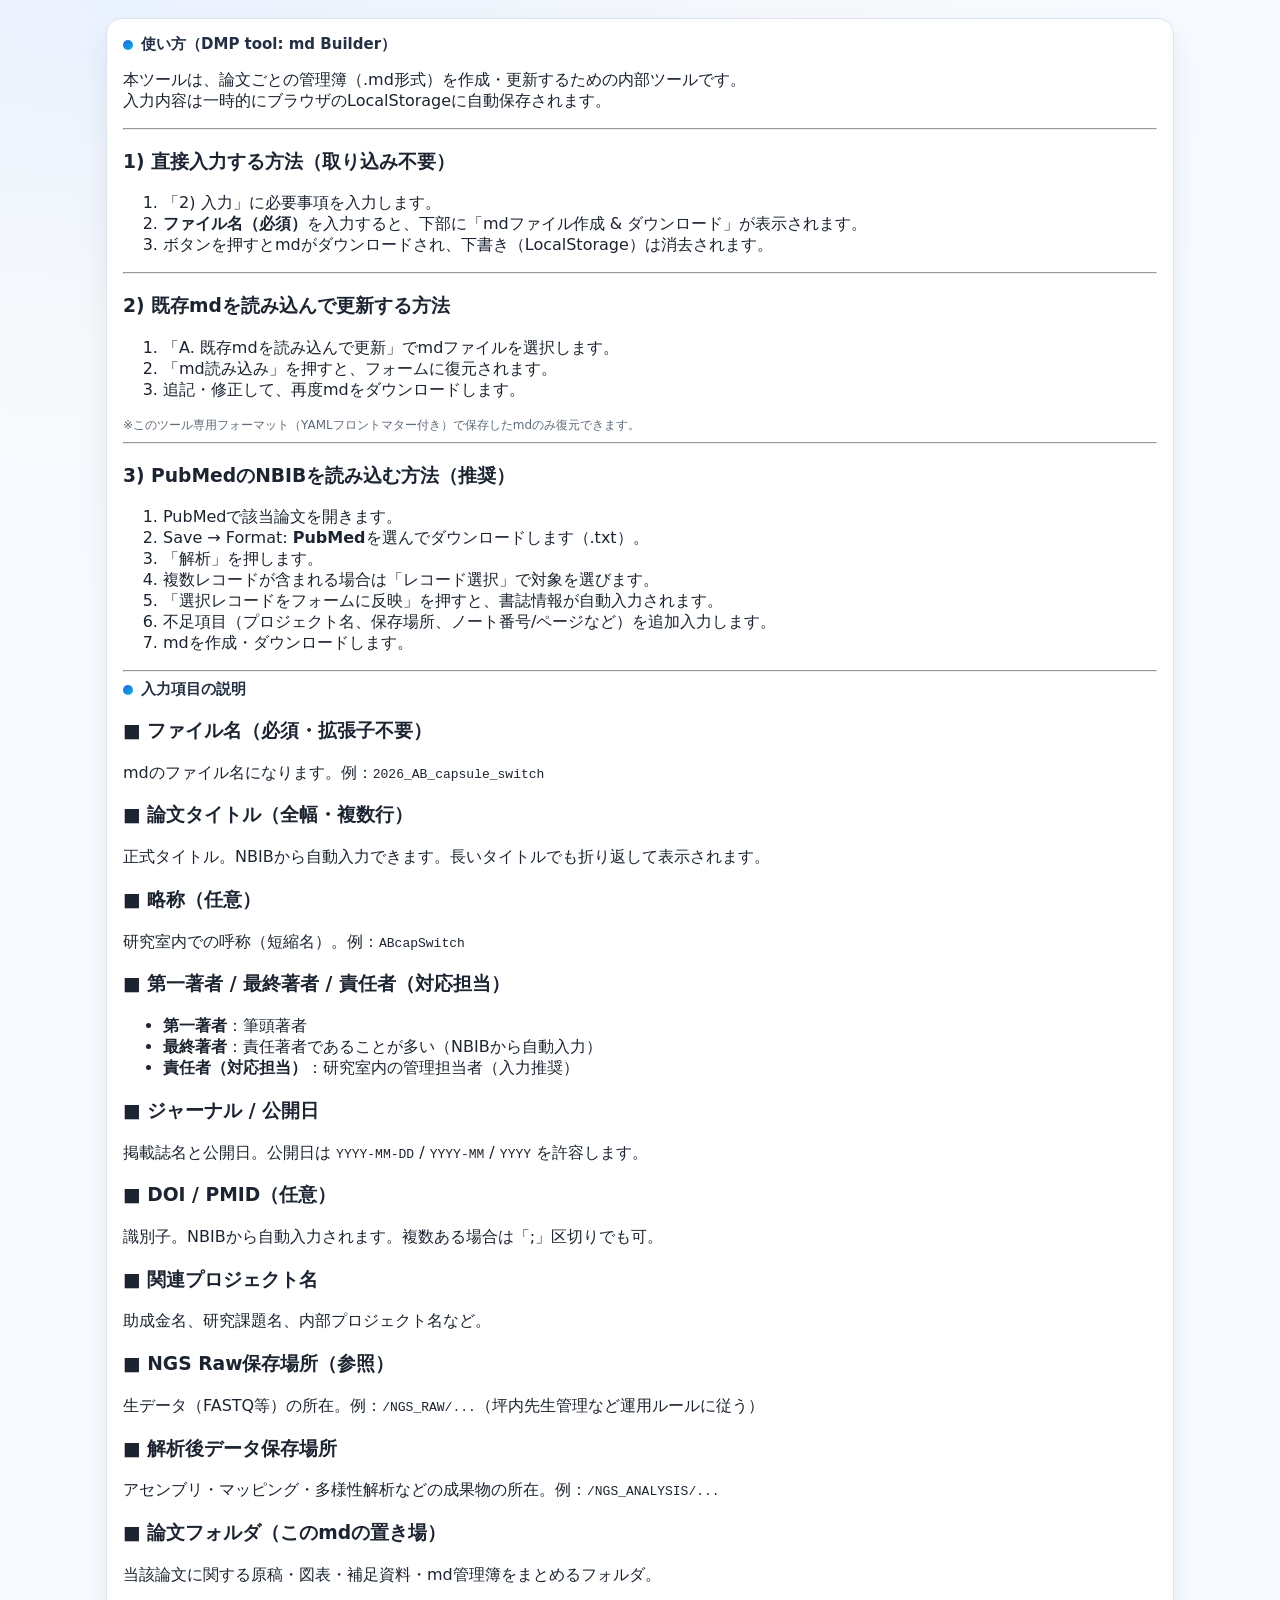
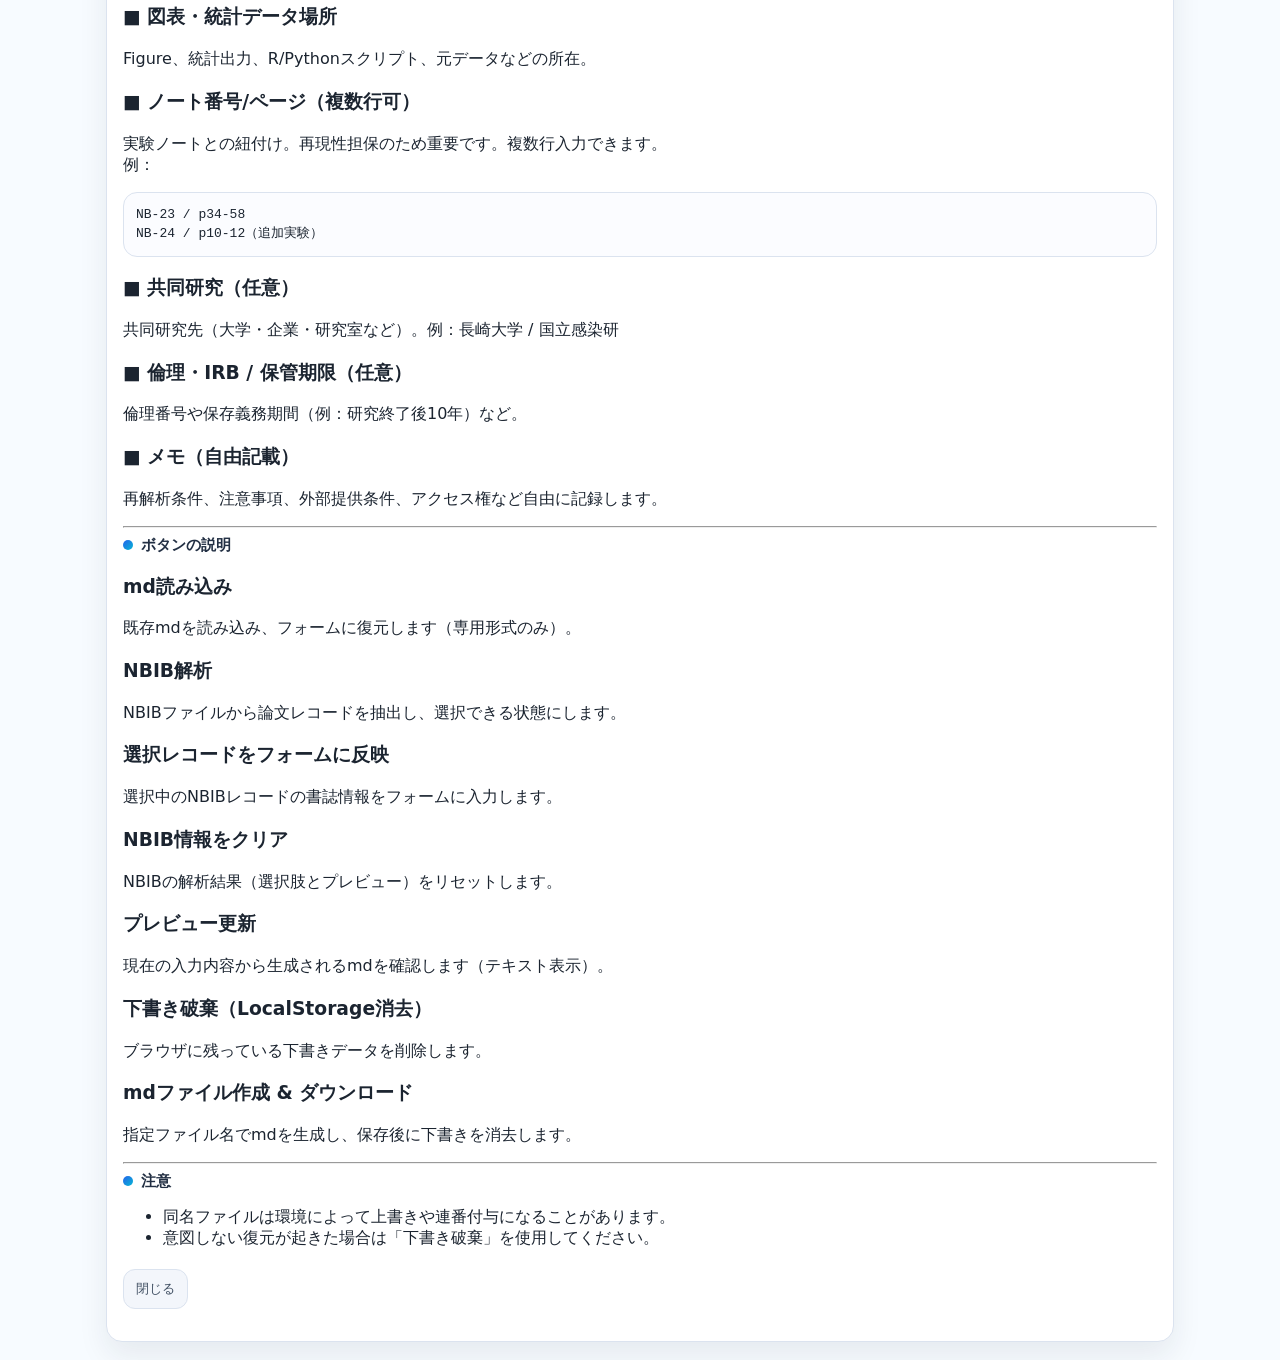
==== howtouse.html @ e8742e80 "Add files via upload" ====
<!doctype html>
<html lang="ja">
  <head>
    <meta charset="utf-8" />
    <meta name="viewport" content="width=device-width,initial-scale=1" />
    <title>使い方 - DMP tool</title>
    <link rel="stylesheet" href="style.css" />
  </head>
  <body>
    <main class="wrap">
      <section class="card">
        <h2>使い方（DMP tool: md Builder）</h2>

        <p>
          本ツールは、論文ごとの管理簿（.md形式）を作成・更新するための内部ツールです。<br />
          入力内容は一時的にブラウザのLocalStorageに自動保存されます。
        </p>

        <hr />

        <h3>1) 直接入力する方法（取り込み不要）</h3>
        <ol>
          <li>「2) 入力」に必要事項を入力します。</li>
          <li>
            <strong>ファイル名（必須）</strong
            >を入力すると、下部に「mdファイル作成 &
            ダウンロード」が表示されます。
          </li>
          <li>
            ボタンを押すとmdがダウンロードされ、下書き（LocalStorage）は消去されます。
          </li>
        </ol>

        <hr />

        <h3>2) 既存mdを読み込んで更新する方法</h3>
        <ol>
          <li>「A. 既存mdを読み込んで更新」でmdファイルを選択します。</li>
          <li>「md読み込み」を押すと、フォームに復元されます。</li>
          <li>追記・修正して、再度mdをダウンロードします。</li>
        </ol>
        <p class="hint">
          ※このツール専用フォーマット（YAMLフロントマター付き）で保存したmdのみ復元できます。
        </p>

        <hr />

        <h3>3) PubMedのNBIBを読み込む方法（推奨）</h3>
        <ol>
          <li>PubMedで該当論文を開きます。</li>
          <li>
            Save → Format:
            <strong>PubMed</strong>を選んでダウンロードします（.txt）。
          </li>
          <li>「解析」を押します。</li>
          <li>
            複数レコードが含まれる場合は「レコード選択」で対象を選びます。
          </li>
          <li>
            「選択レコードをフォームに反映」を押すと、書誌情報が自動入力されます。
          </li>
          <li>
            不足項目（プロジェクト名、保存場所、ノート番号/ページなど）を追加入力します。
          </li>
          <li>mdを作成・ダウンロードします。</li>
        </ol>

        <hr />

        <h2>入力項目の説明</h2>

        <h3>■ ファイル名（必須・拡張子不要）</h3>
        <p>mdのファイル名になります。例：<code>2026_AB_capsule_switch</code></p>

        <h3>■ 論文タイトル（全幅・複数行）</h3>
        <p>
          正式タイトル。NBIBから自動入力できます。長いタイトルでも折り返して表示されます。
        </p>

        <h3>■ 略称（任意）</h3>
        <p>研究室内での呼称（短縮名）。例：<code>ABcapSwitch</code></p>

        <h3>■ 第一著者 / 最終著者 / 責任者（対応担当）</h3>
        <ul>
          <li><strong>第一著者</strong>：筆頭著者</li>
          <li>
            <strong>最終著者</strong
            >：責任著者であることが多い（NBIBから自動入力）
          </li>
          <li>
            <strong>責任者（対応担当）</strong
            >：研究室内の管理担当者（入力推奨）
          </li>
        </ul>

        <h3>■ ジャーナル / 公開日</h3>
        <p>
          掲載誌名と公開日。公開日は <code>YYYY-MM-DD</code> /
          <code>YYYY-MM</code> / <code>YYYY</code> を許容します。
        </p>

        <h3>■ DOI / PMID（任意）</h3>
        <p>
          識別子。NBIBから自動入力されます。複数ある場合は「;」区切りでも可。
        </p>

        <h3>■ 関連プロジェクト名</h3>
        <p>助成金名、研究課題名、内部プロジェクト名など。</p>

        <h3>■ NGS Raw保存場所（参照）</h3>
        <p>
          生データ（FASTQ等）の所在。例：<code>/NGS_RAW/...</code>（坪内先生管理など運用ルールに従う）
        </p>

        <h3>■ 解析後データ保存場所</h3>
        <p>
          アセンブリ・マッピング・多様性解析などの成果物の所在。例：<code
            >/NGS_ANALYSIS/...</code
          >
        </p>

        <h3>■ 論文フォルダ（このmdの置き場）</h3>
        <p>
          当該論文に関する原稿・図表・補足資料・md管理簿をまとめるフォルダ。
        </p>

        <h3>■ 図表・統計データ場所</h3>
        <p>Figure、統計出力、R/Pythonスクリプト、元データなどの所在。</p>

        <h3>■ ノート番号/ページ（複数行可）</h3>
        <p>
          実験ノートとの紐付け。再現性担保のため重要です。複数行入力できます。<br />
          例：
        </p>
        <pre class="preview" style="min-height: auto; max-height: none">
NB-23 / p34-58
NB-24 / p10-12（追加実験）</pre
        >

        <h3>■ 共同研究（任意）</h3>
        <p>共同研究先（大学・企業・研究室など）。例：長崎大学 / 国立感染研</p>

        <h3>■ 倫理・IRB / 保管期限（任意）</h3>
        <p>倫理番号や保存義務期間（例：研究終了後10年）など。</p>

        <h3>■ メモ（自由記載）</h3>
        <p>
          再解析条件、注意事項、外部提供条件、アクセス権など自由に記録します。
        </p>

        <hr />

        <h2>ボタンの説明</h2>

        <h3>md読み込み</h3>
        <p>既存mdを読み込み、フォームに復元します（専用形式のみ）。</p>

        <h3>NBIB解析</h3>
        <p>NBIBファイルから論文レコードを抽出し、選択できる状態にします。</p>

        <h3>選択レコードをフォームに反映</h3>
        <p>選択中のNBIBレコードの書誌情報をフォームに入力します。</p>

        <h3>NBIB情報をクリア</h3>
        <p>NBIBの解析結果（選択肢とプレビュー）をリセットします。</p>

        <h3>プレビュー更新</h3>
        <p>現在の入力内容から生成されるmdを確認します（テキスト表示）。</p>

        <h3>下書き破棄（LocalStorage消去）</h3>
        <p>ブラウザに残っている下書きデータを削除します。</p>

        <h3>mdファイル作成 & ダウンロード</h3>
        <p>指定ファイル名でmdを生成し、保存後に下書きを消去します。</p>

        <hr />

        <h2>注意</h2>
        <ul>
          <li>
            同名ファイルは環境によって上書きや連番付与になることがあります。
          </li>
          <li>
            意図しない復元が起きた場合は「下書き破棄」を使用してください。
          </li>
        </ul>

        <p style="margin-top: 20px">
          <button class="btn secondary" onclick="window.close()">閉じる</button>
        </p>
      </section>
    </main>
  </body>
</html>
---- style.css ----
:root{
  --bg:#f6f8fc;
  --card:#ffffff;
  --text:#1b2430;
  --muted:#5e6b7a;
  --line:#dbe3ef;

  --accent:#2563eb;   /* blue */
  --accent2:#06b6d4;  /* cyan */
  --good:#16a34a;
  --warn:#f59e0b;
}

*{ box-sizing:border-box; }

body{
  margin:0;
  font-family: ui-sans-serif, system-ui, -apple-system, "Segoe UI", Roboto,
    "Hiragino Kaku Gothic ProN","Noto Sans JP","Yu Gothic", Arial;
  background: radial-gradient(1200px 600px at 10% 0%, #eaf2ff 0%, var(--bg) 55%, #f7fbff 100%);
  color:var(--text);
}

.wrap{
  max-width: 1100px;
  margin: 0 auto;
  padding: 18px 16px;
}

header{
  padding-top: 22px;
  padding-bottom: 10px;
}

header h1{
  font-size: 30px;
  font-weight: 800;
}

header h1{
  font-size: 32px;
  font-weight: 900;
  letter-spacing: 1px;
  text-transform: uppercase;
}

.sub{
  margin:0;
  color:var(--muted);
}

.grid{
  display:grid;
  gap:14px;
  grid-template-columns: 1fr;
}
@media (min-width: 980px){
  .grid{ grid-template-columns: 1.1fr 0.9fr; align-items:start; }
  .grid > section:nth-child(1){ grid-column: 1 / span 2; }
  .grid > section:nth-child(2){ grid-column: 1; }
  .grid > section:nth-child(3){ grid-column: 2; position: sticky; top: 10px; }
}

.card{
  background: var(--card);
  border: 1px solid var(--line);
  border-radius: 16px;
  padding: 16px;
  box-shadow: 0 14px 30px rgba(27,36,48,0.08);
}

.card h2{
  margin: 0 0 12px;
  font-size: 15px;
  color: #233044;
  display:flex;
  align-items:center;
  gap:8px;
}
.card h2::before{
  content:"";
  width:10px;
  height:10px;
  border-radius:999px;
  background: linear-gradient(135deg, var(--accent), var(--accent2));
}

.field{ margin: 12px 0; }

label{
  display:block;
  font-size: 12px;
  color: var(--muted);
  margin-bottom: 6px;
}

input, textarea{
  width:100%;
  background:#ffffff;
  color:var(--text);
  border: 1px solid var(--line);
  border-radius: 12px;
  padding: 10px 12px;
  outline: none;
  transition: box-shadow .15s ease, border-color .15s ease, transform .05s ease;
}

input::placeholder, textarea::placeholder{
  color:#9aa7b6;
}

input:focus, textarea:focus{
  border-color: rgba(37,99,235,0.55);
  box-shadow: 0 0 0 4px rgba(37,99,235,0.12);
}

.two{
  display:grid;
  gap:12px;
  grid-template-columns: 1fr;
}
@media (min-width: 720px){
  .two{ grid-template-columns: 1fr 1fr; }
}

.row{
  display:flex;
  gap:10px;
  flex-wrap:wrap;
  align-items:center;
}

.btn{
  border:1px solid var(--line);
  background: #ffffff;
  color: var(--text);
  padding: 10px 12px;
  border-radius: 12px;
  cursor:pointer;
  transition: transform .06s ease, box-shadow .15s ease, border-color .15s ease;
}

.btn:hover{
  border-color: rgba(37,99,235,0.35);
  box-shadow: 0 10px 18px rgba(27,36,48,0.08);
  transform: translateY(-1px);
}

.btn:active{
  transform: translateY(0px);
  box-shadow: 0 6px 12px rgba(27,36,48,0.07);
}

.btn.primary{
  background: linear-gradient(135deg, rgba(37,99,235,0.95), rgba(6,182,212,0.95));
  border: none;
  color:#ffffff;
  font-weight: 700;
}

.btn.secondary{
  background:#f3f6fb;
  color: #415063;
}

.hint{
  margin: 6px 0 0;
  font-size: 12px;
  color: var(--muted);
}

.hint.strong{
  color: #9a5b00;
  font-weight: 700;
}

.preview{
  margin: 0;
  background:#fbfcff;
  border:1px solid var(--line);
  border-radius: 14px;
  padding: 12px;
  min-height: 360px;
  max-height: 70vh;
  overflow:auto;
  white-space: pre-wrap;
  line-height: 1.5;
}

.download{
  margin-top: 12px;
  padding: 12px;
  border: 1px solid rgba(245,158,11,0.35);
  border-radius: 14px;
  background: rgba(245,158,11,0.08);
}

.hidden{ display:none; }

.foot{
  color: var(--muted);
  border-top: 1px solid var(--line);
  margin-top: 14px;
  padding-top: 14px;
}

/* ===== 追加（NBIB取り込み表示用） ===== */
.h3{
  margin: 0 0 8px;
  font-size: 13px;
  color: #2c3a4d;
}

.pill{
  display:inline-flex;
  align-items:center;
  gap:6px;
  font-size:12px;
  padding:6px 10px;
  border-radius:999px;
  border:1px solid var(--line);
  background:#f8fafc;
  color:#2c3a4d;
}

.pill.good{
  border-color: rgba(22,163,74,.25);
  background: rgba(22,163,74,.08);
  color:#155e2b;
}

.pill.warn{
  border-color: rgba(245,158,11,.30);
  background: rgba(245,158,11,.10);
  color:#7a4b00;
}

.pill.bad{
  border-color: rgba(239,68,68,.25);
  background: rgba(239,68,68,.08);
  color:#7f1d1d;
}

.miniCard{
  margin-top: 10px;
  padding: 10px 12px;
  border: 1px solid var(--line);
  border-radius: 14px;
  background: #fbfcff;
}

.kv{
  display:grid;
  grid-template-columns: 120px 1fr;
  gap:10px;
  padding:6px 0;
  border-bottom: 1px dashed #e7edf7;
}

.kv:last-child{ border-bottom:none; }

.k{
  font-size:12px;
  color: var(--muted);
}

.v{
  font-size:13px;
  color: var(--text);
  word-break: break-word;
}

/* ===== HowTo link ===== */

.toplink{
  margin-top: 10px;
  margin-left: 20px;
  text-align: left;
}

.howtoLink{
  display: inline-block;
  padding: 6px 60px;
  font-size: 16px;
  font-weight: 600;
  border-radius: 999px;
  border: none;

  background: linear-gradient(135deg, var(--accent), var(--accent2));
  color: #ffffff;

  box-shadow: 0 8px 20px rgba(37,99,235,0.25);
  text-decoration: none;
  transition: all .15s ease;
}

.howtoLink:hover{
  transform: translateY(-2px);
  box-shadow: 0 14px 30px rgba(37,99,235,0.35);
}

/* ===== HERO TITLE ===== */

.heroTitle{
  position: relative;
  margin: 10px 0 20px;
  padding: 26px 20px;
  text-align: center;

  border-radius: 18px;

  background:
    linear-gradient(135deg,
      rgba(37,99,235,0.12),
      rgba(6,182,212,0.08)
    );

  border: 1px solid rgba(37,99,235,0.15);

  box-shadow:
    0 20px 40px rgba(37,99,235,0.08),
    inset 0 0 40px rgba(255,255,255,0.4);
}

/* 上下の飾りライン */
.heroTitle::before,
.heroTitle::after{
  content:"";
  position:absolute;
  left:50%;
  transform:translateX(-50%);
  width:120px;
  height:3px;
  border-radius:999px;
  background: linear-gradient(90deg, var(--accent), var(--accent2));
}

.heroTitle::before{
  top:8px;
}

.heroTitle::after{
  bottom:8px;
}

/* タイトル文字 */
.heroTitle h1{
  margin:0;
  font-size: 34px;
  font-weight: 800;
  letter-spacing: 1px;

  background: linear-gradient(135deg, var(--accent), var(--accent2));

  /* Standard property */
  background-clip: text;

  /* WebKit */
  -webkit-background-clip: text;
  -webkit-text-fill-color: transparent;

  /* Fallback */
  color: transparent;
}
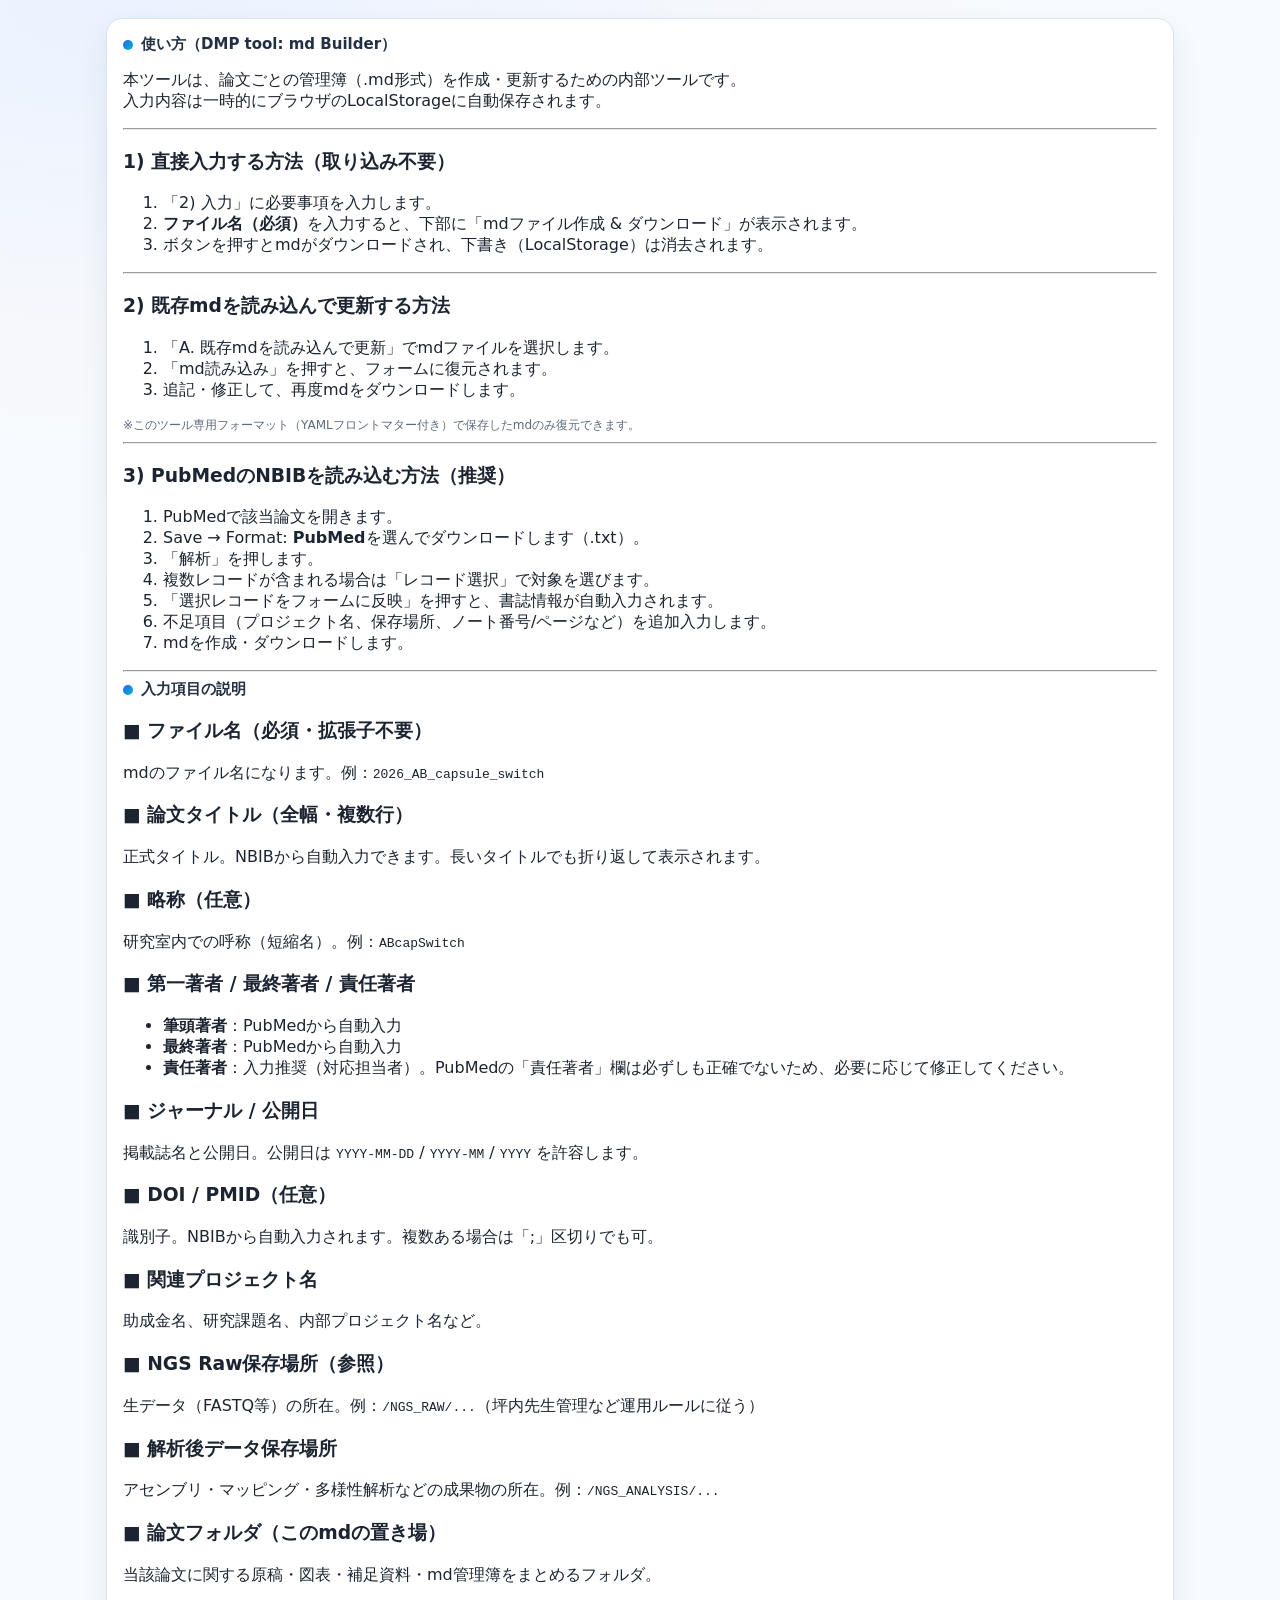
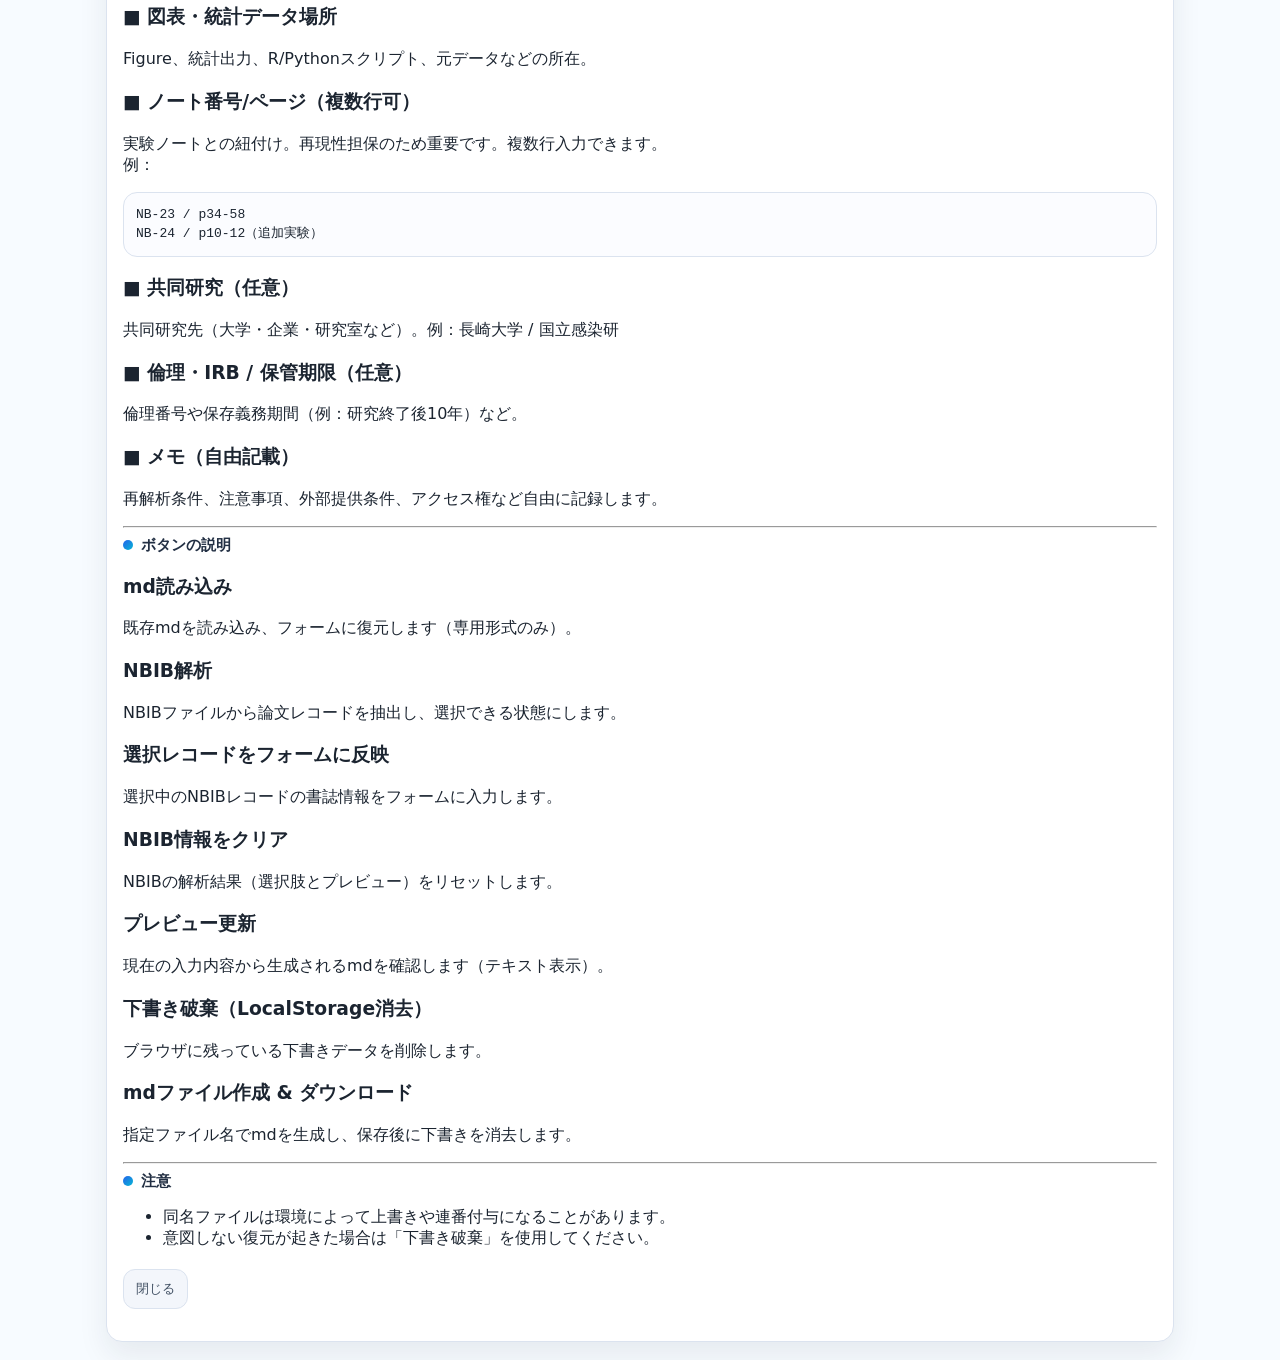
==== commit 9cfdaf48: "Add files via upload" ====
--- a/howtouse.html
+++ b/howtouse.html
@@ -80,16 +80,13 @@
         <h3>■ 略称（任意）</h3>
         <p>研究室内での呼称（短縮名）。例：<code>ABcapSwitch</code></p>
 
-        <h3>■ 第一著者 / 最終著者 / 責任者（対応担当）</h3>
+        <h3>■ 第一著者 / 最終著者 / 責任著者</h3>
         <ul>
-          <li><strong>第一著者</strong>：筆頭著者</li>
+          <li><strong>筆頭著者</strong>：PubMedから自動入力</li>
+          <li><strong>最終著者</strong>：PubMedから自動入力</li>
           <li>
-            <strong>最終著者</strong
-            >：責任著者であることが多い（NBIBから自動入力）
-          </li>
-          <li>
-            <strong>責任者（対応担当）</strong
-            >：研究室内の管理担当者（入力推奨）
+            <strong>責任著者</strong
+            >：入力推奨（対応担当者）。PubMedの「責任著者」欄は必ずしも正確でないため、必要に応じて修正してください。
           </li>
         </ul>
 
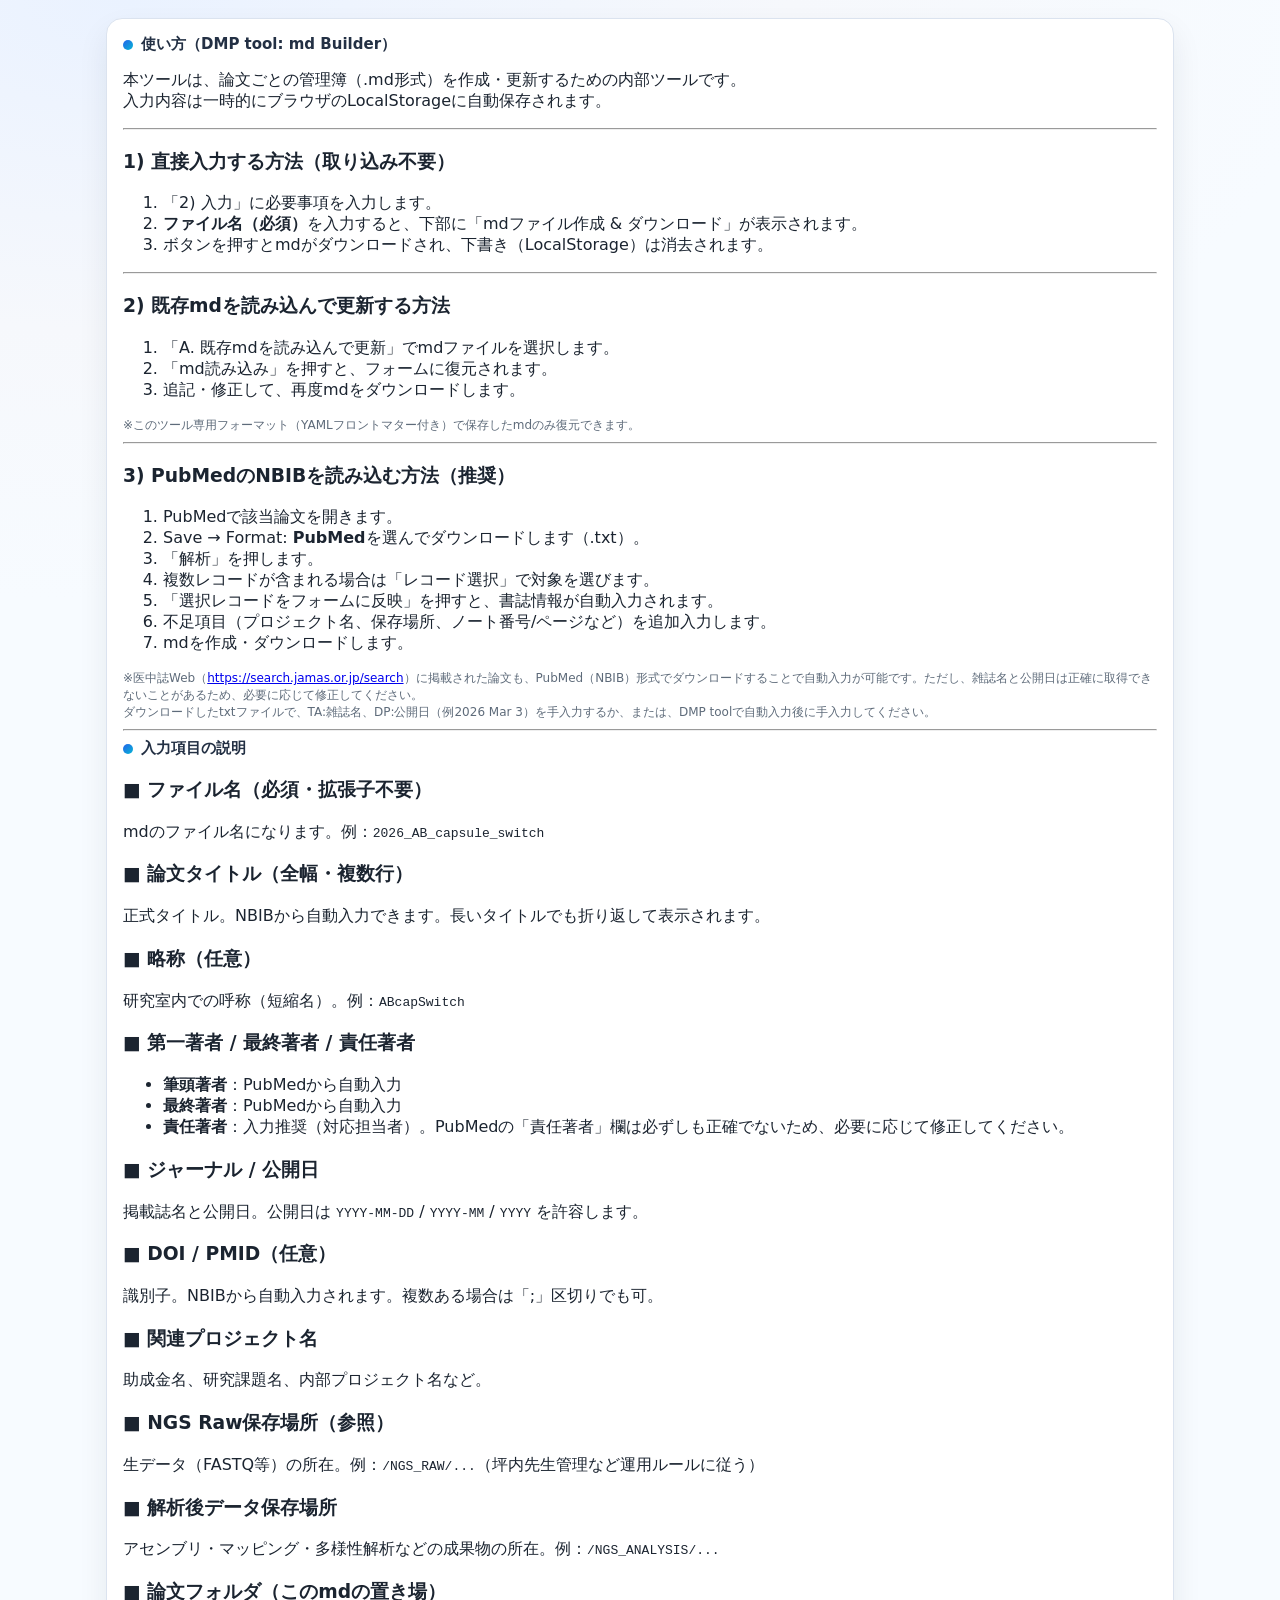
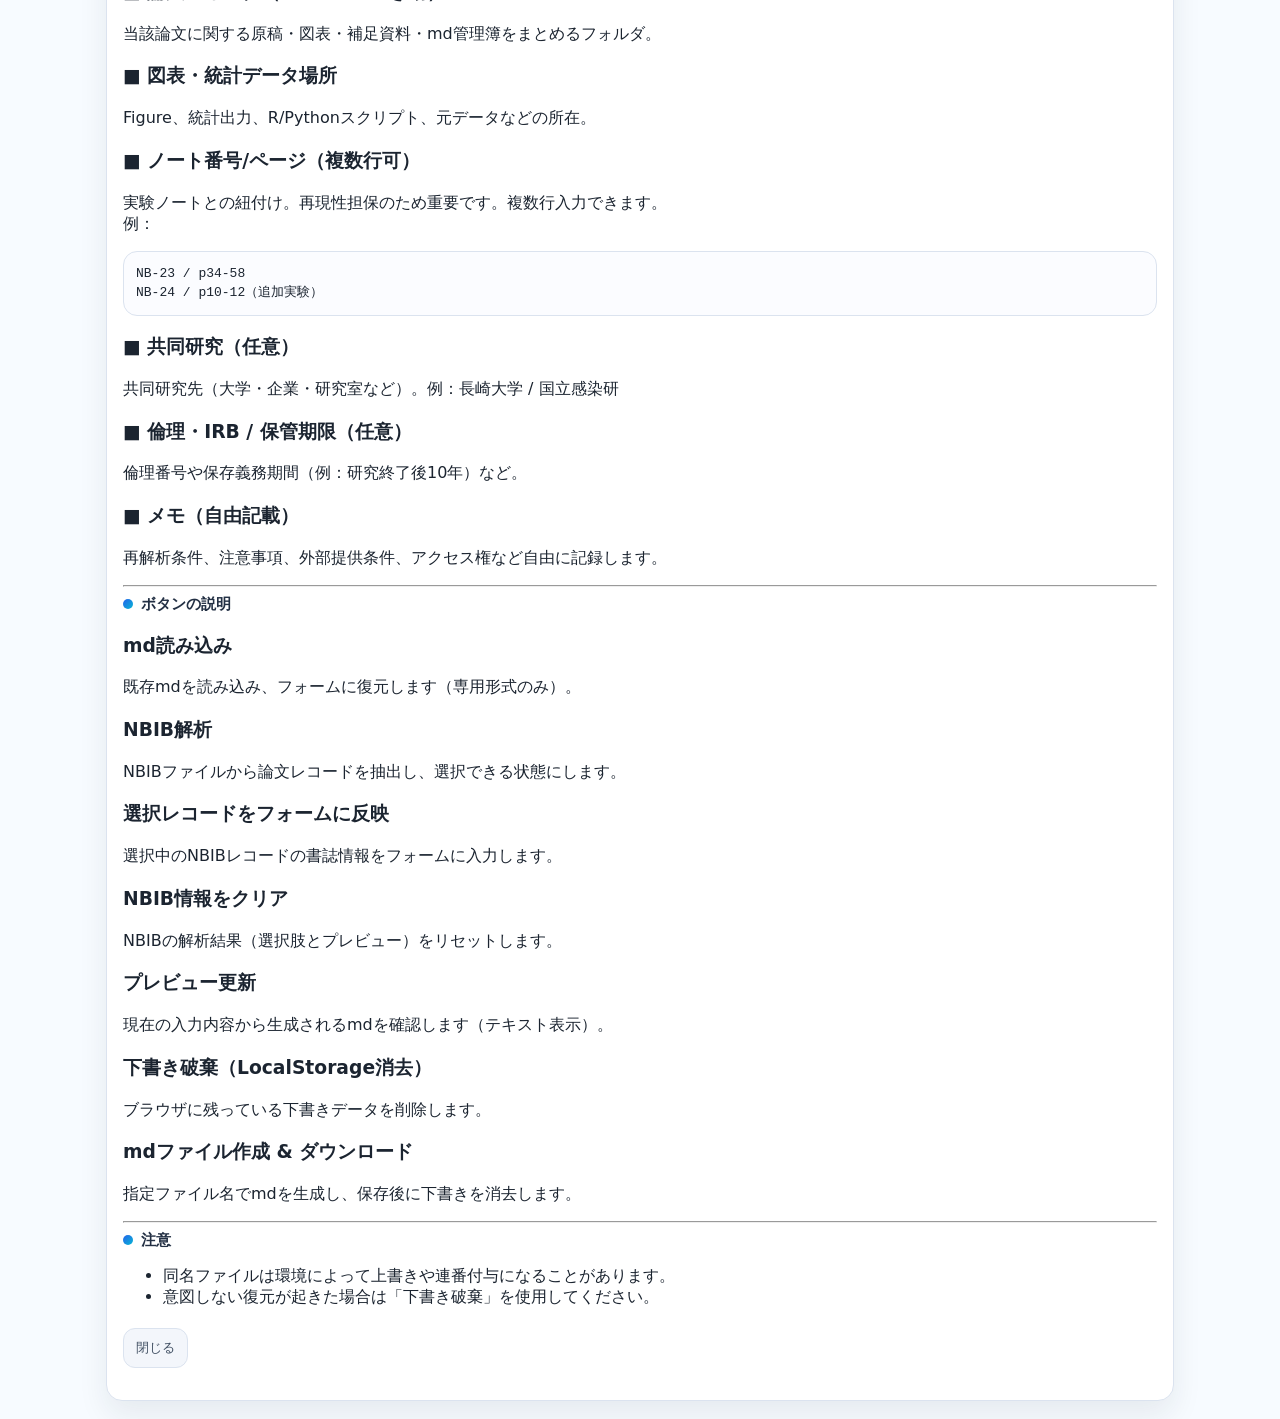
==== commit 1a7ab339: "Add files via upload" ====
--- a/howtouse.html
+++ b/howtouse.html
@@ -64,6 +64,15 @@
           </li>
           <li>mdを作成・ダウンロードします。</li>
         </ol>
+        <p class="hint">
+          ※医中誌Web（<a
+            href="https://search.jamas.or.jp/search"
+            target="_blank"
+            >https://search.jamas.or.jp/search</a
+          >）に掲載された論文も、PubMed（NBIB）形式でダウンロードすることで自動入力が可能です。ただし、雑誌名と公開日は正確に取得できないことがあるため、必要に応じて修正してください。<br />
+          ダウンロードしたtxtファイルで、TA:雑誌名、DP:公開日（例2026 Mar
+          3）を手入力するか、または、DMP toolで自動入力後に手入力してください。
+        </p>
 
         <hr />
 
--- a/style.css
+++ b/style.css
@@ -30,11 +30,6 @@
 header{
   padding-top: 22px;
   padding-bottom: 10px;
-}
-
-header h1{
-  font-size: 30px;
-  font-weight: 800;
 }
 
 header h1{
@@ -329,7 +324,7 @@
   position:absolute;
   left:50%;
   transform:translateX(-50%);
-  width:120px;
+  width: min(500px, calc(100% - 40px));
   height:3px;
   border-radius:999px;
   background: linear-gradient(90deg, var(--accent), var(--accent2));
@@ -361,4 +356,17 @@
 
   /* Fallback */
   color: transparent;
+}
+
+label#comments {
+  font-size: 13px;
+  text-align: center;
+  color: var(--muted);
+  
+  /* ここから追加 */
+  display: block; /* 幅いっぱいに広げる */
+  padding: 10px 0; /* 線と文字の間の余白 */
+  border-top: 2px solid; /* 上線の太さ */
+  border-bottom: 2px solid; /* 下線の太さ */
+  border-image: linear-gradient(to right, transparent, var(--muted), transparent) 1;
 }
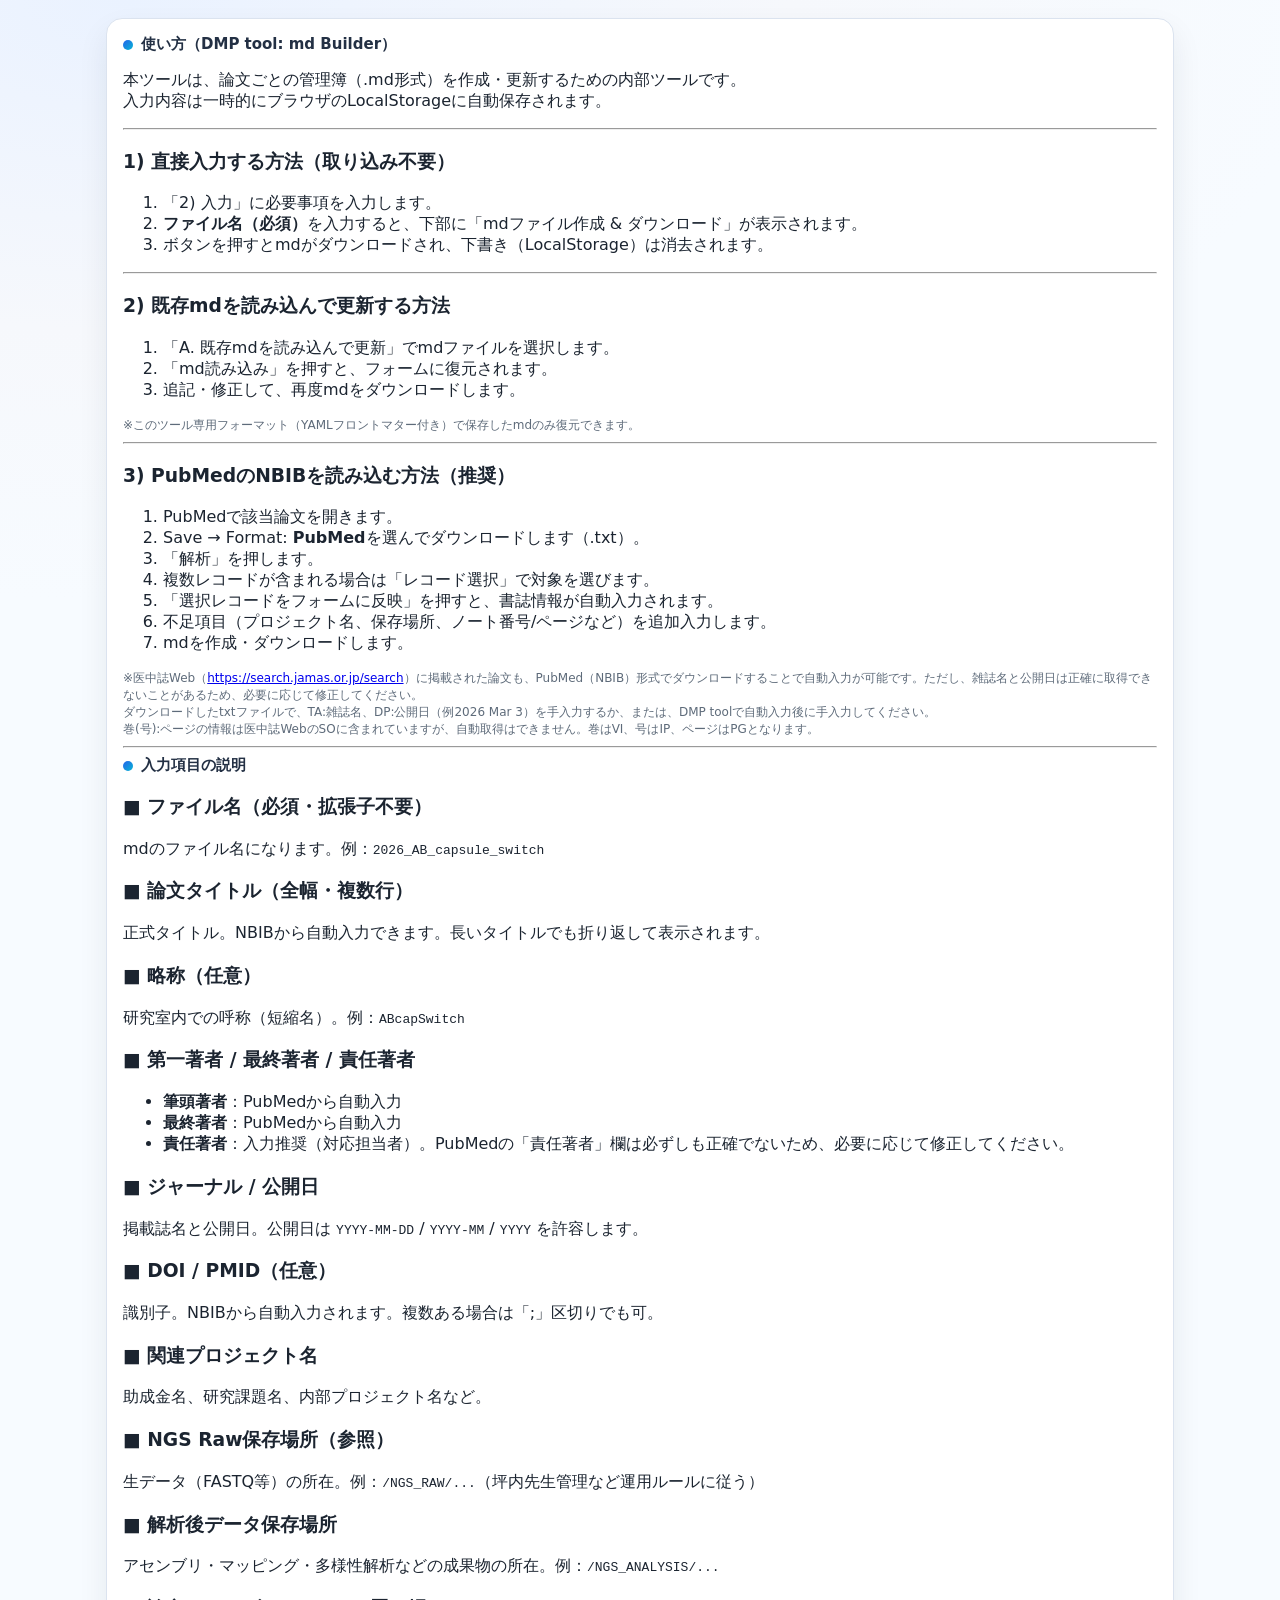
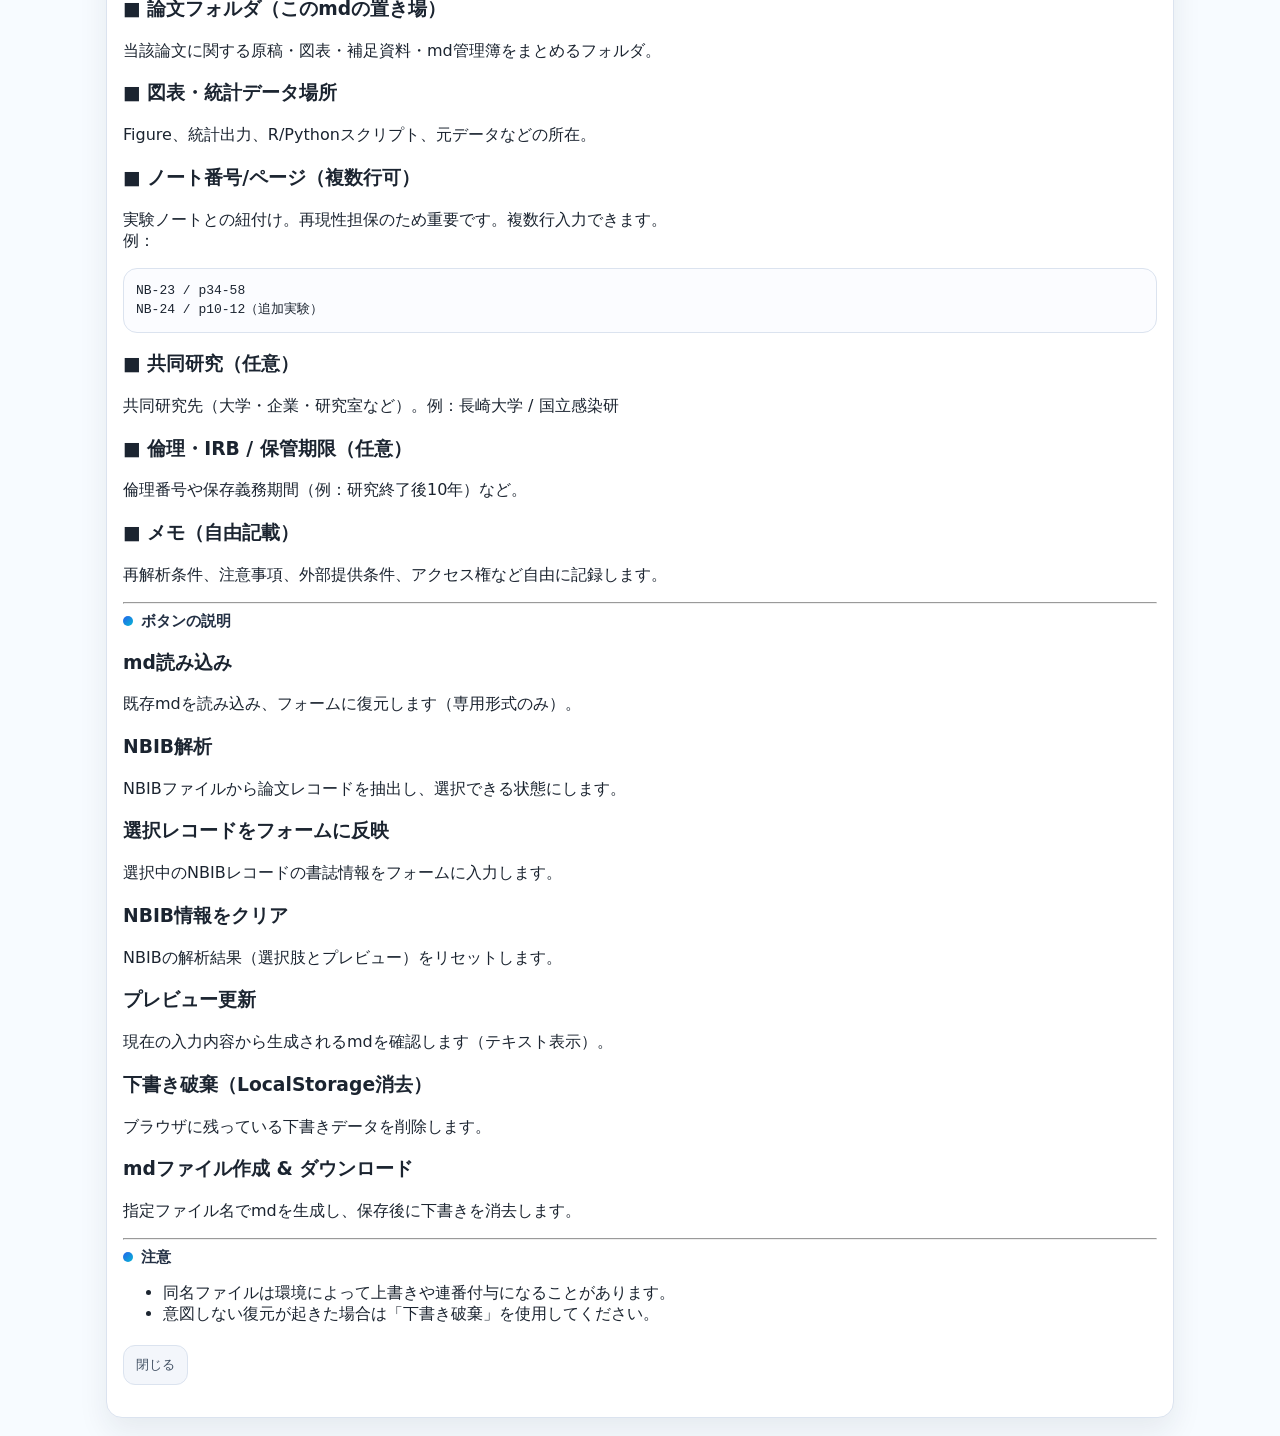
==== commit c4a8eb61: "Add files via upload" ====
--- a/howtouse.html
+++ b/howtouse.html
@@ -71,7 +71,8 @@
             >https://search.jamas.or.jp/search</a
           >）に掲載された論文も、PubMed（NBIB）形式でダウンロードすることで自動入力が可能です。ただし、雑誌名と公開日は正確に取得できないことがあるため、必要に応じて修正してください。<br />
           ダウンロードしたtxtファイルで、TA:雑誌名、DP:公開日（例2026 Mar
-          3）を手入力するか、または、DMP toolで自動入力後に手入力してください。
+          3）を手入力するか、または、DMP
+          toolで自動入力後に手入力してください。<br />巻(号):ページの情報は医中誌WebのSOに含まれていますが、自動取得はできません。巻はVI、号はIP、ページはPGとなります。
         </p>
 
         <hr />
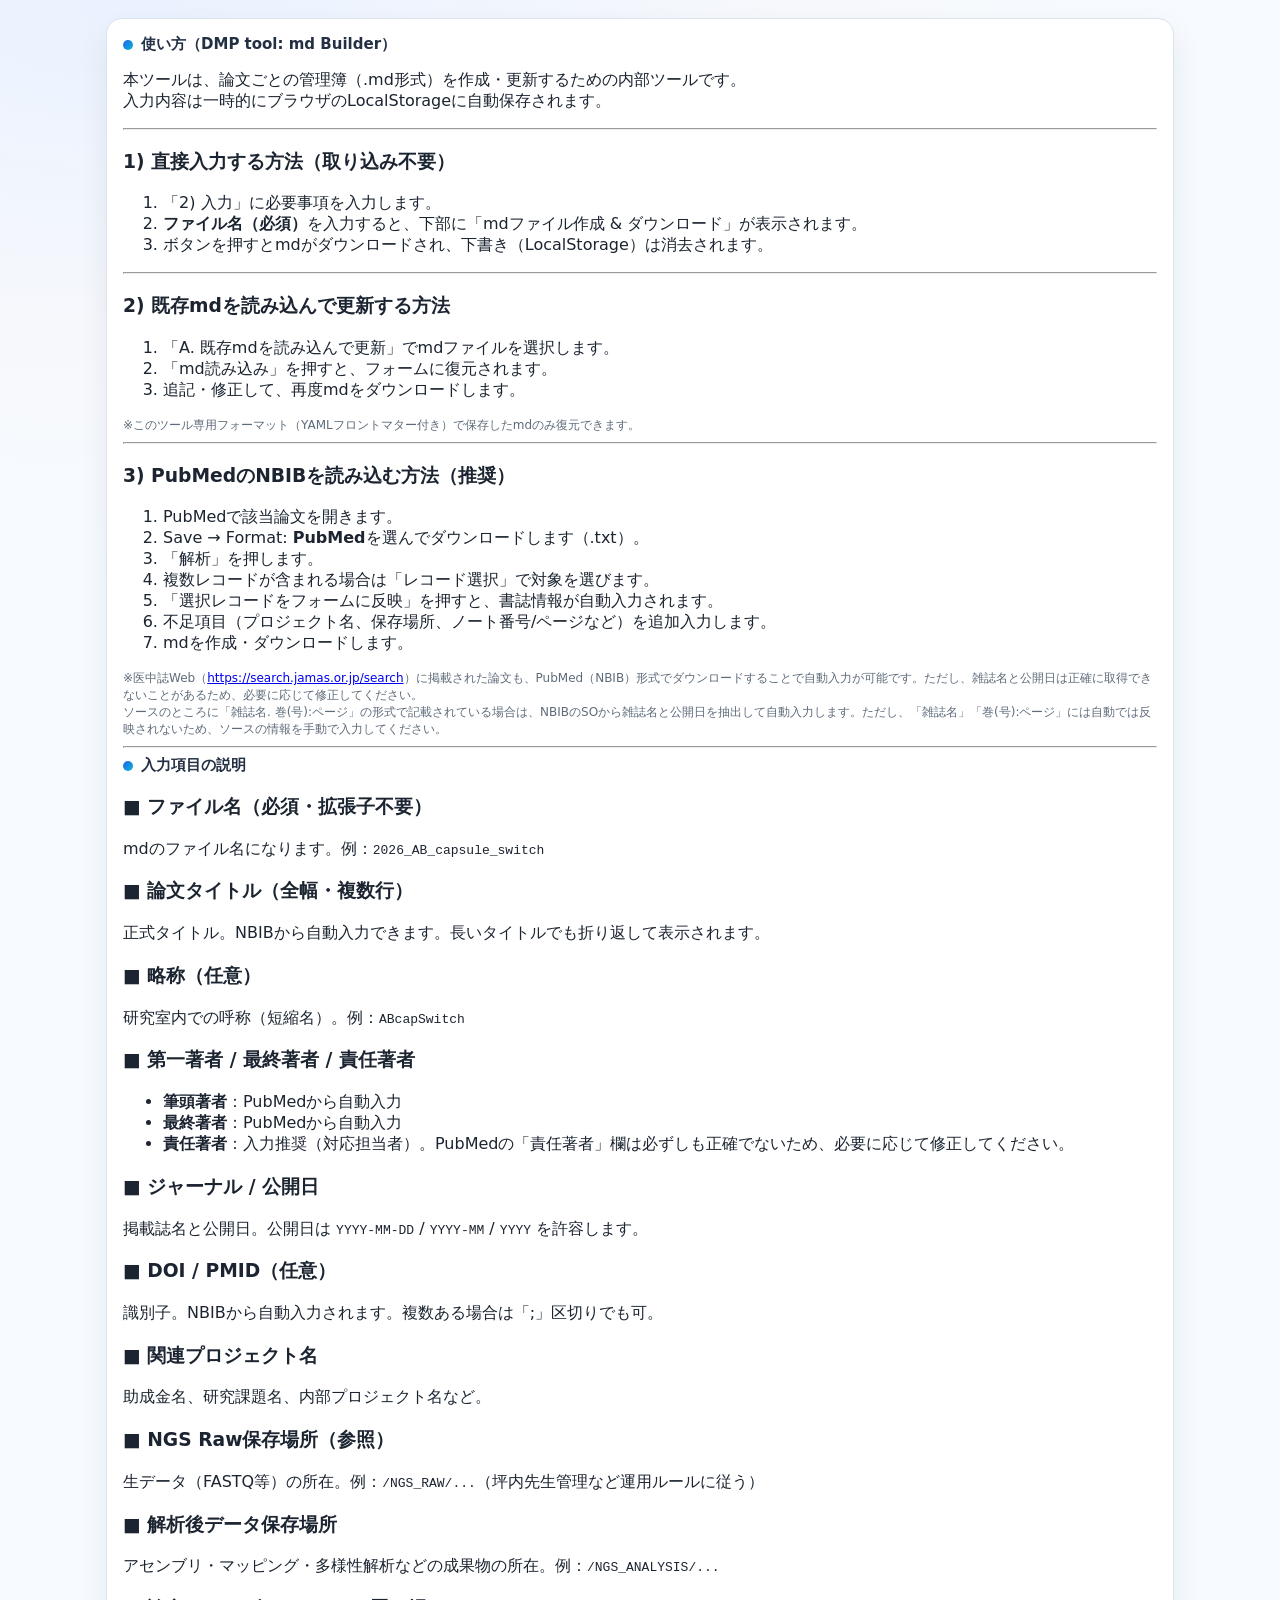
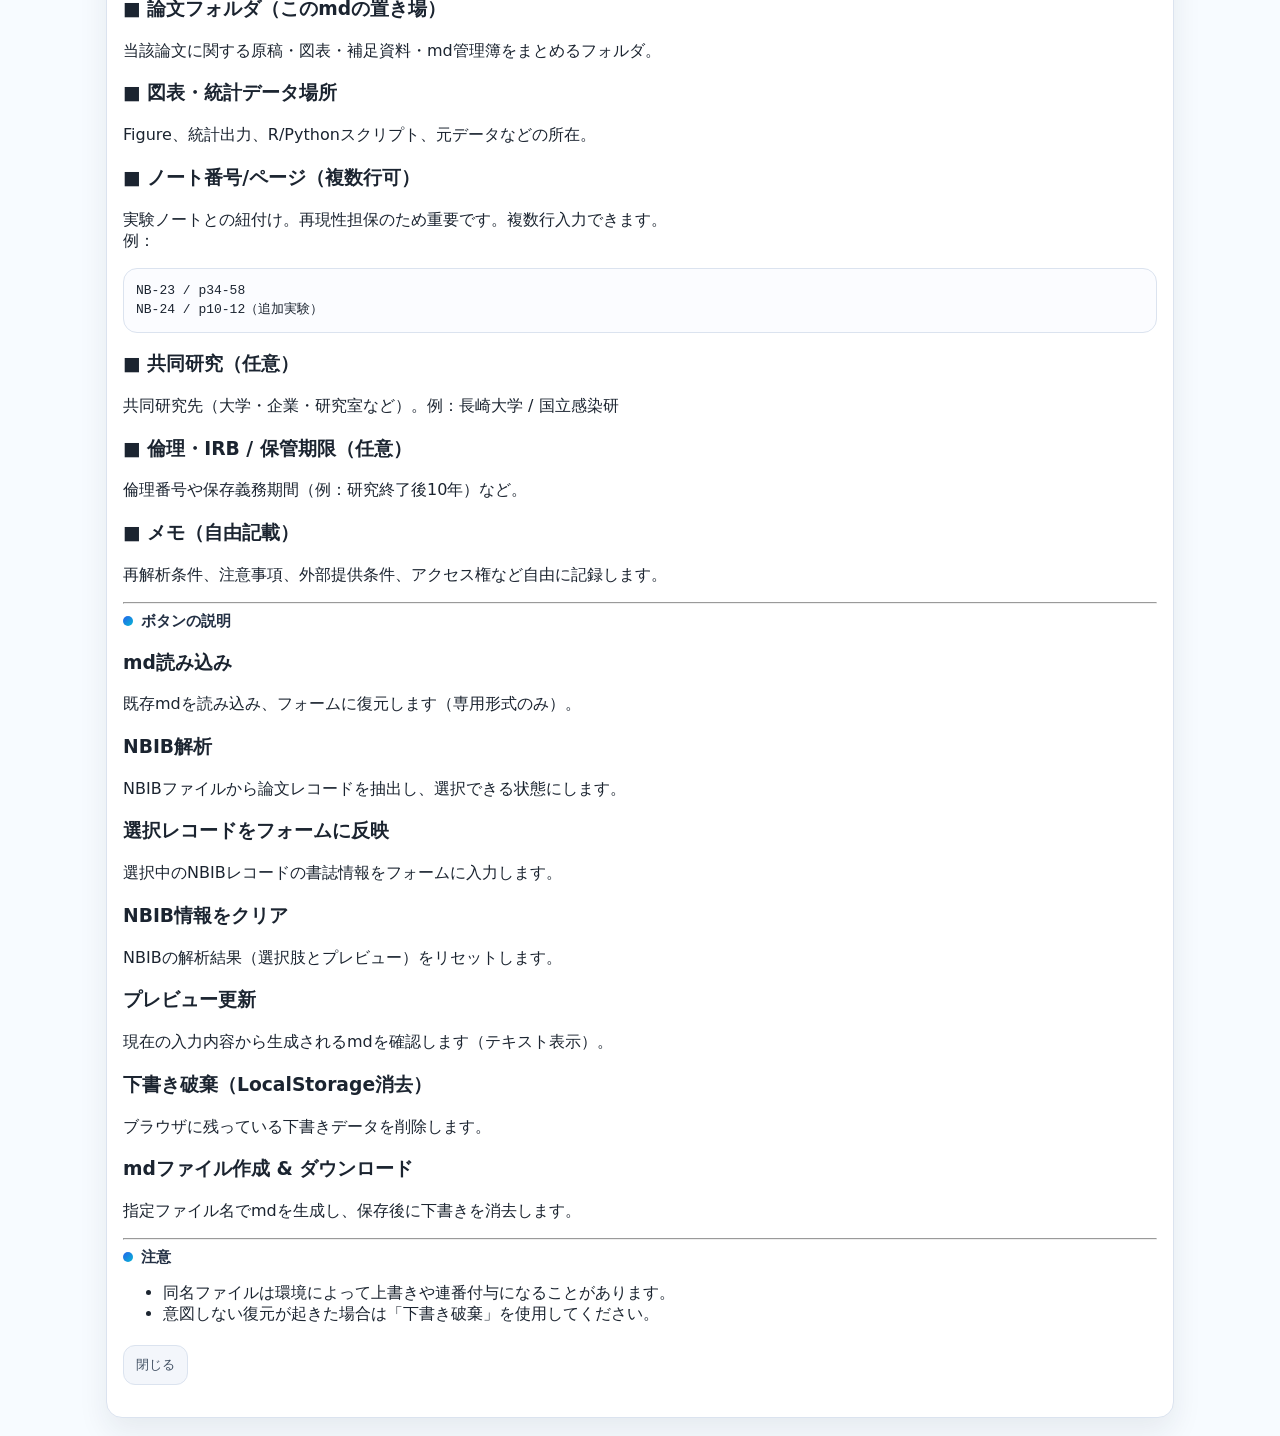
==== commit 8d7483d3: "Add files via upload" ====
--- a/howtouse.html
+++ b/howtouse.html
@@ -70,9 +70,8 @@
             target="_blank"
             >https://search.jamas.or.jp/search</a
           >）に掲載された論文も、PubMed（NBIB）形式でダウンロードすることで自動入力が可能です。ただし、雑誌名と公開日は正確に取得できないことがあるため、必要に応じて修正してください。<br />
-          ダウンロードしたtxtファイルで、TA:雑誌名、DP:公開日（例2026 Mar
-          3）を手入力するか、または、DMP
-          toolで自動入力後に手入力してください。<br />巻(号):ページの情報は医中誌WebのSOに含まれていますが、自動取得はできません。巻はVI、号はIP、ページはPGとなります。
+          ソースのところに「雑誌名.
+          巻(号):ページ」の形式で記載されている場合は、NBIBのSOから雑誌名と公開日を抽出して自動入力します。ただし、「雑誌名」「巻(号):ページ」には自動では反映されないため、ソースの情報を手動で入力してください。<br />
         </p>
 
         <hr />
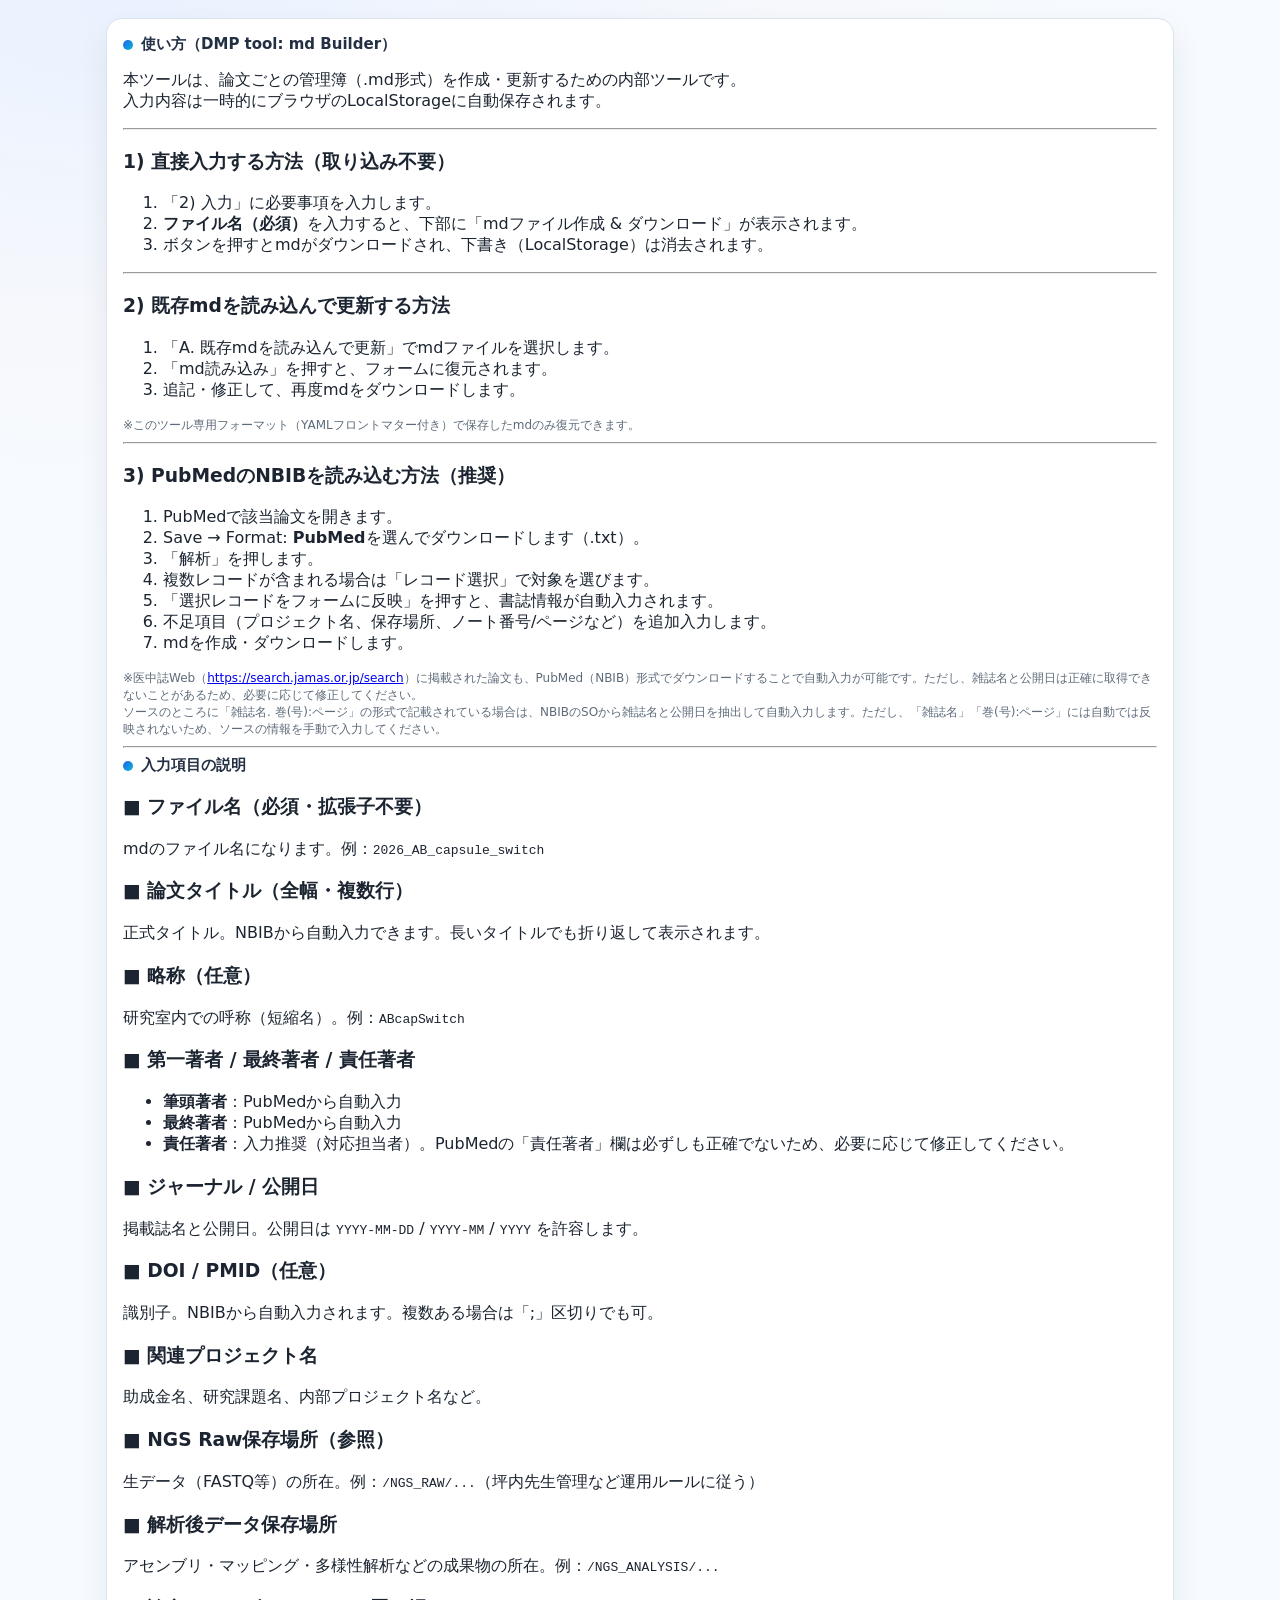
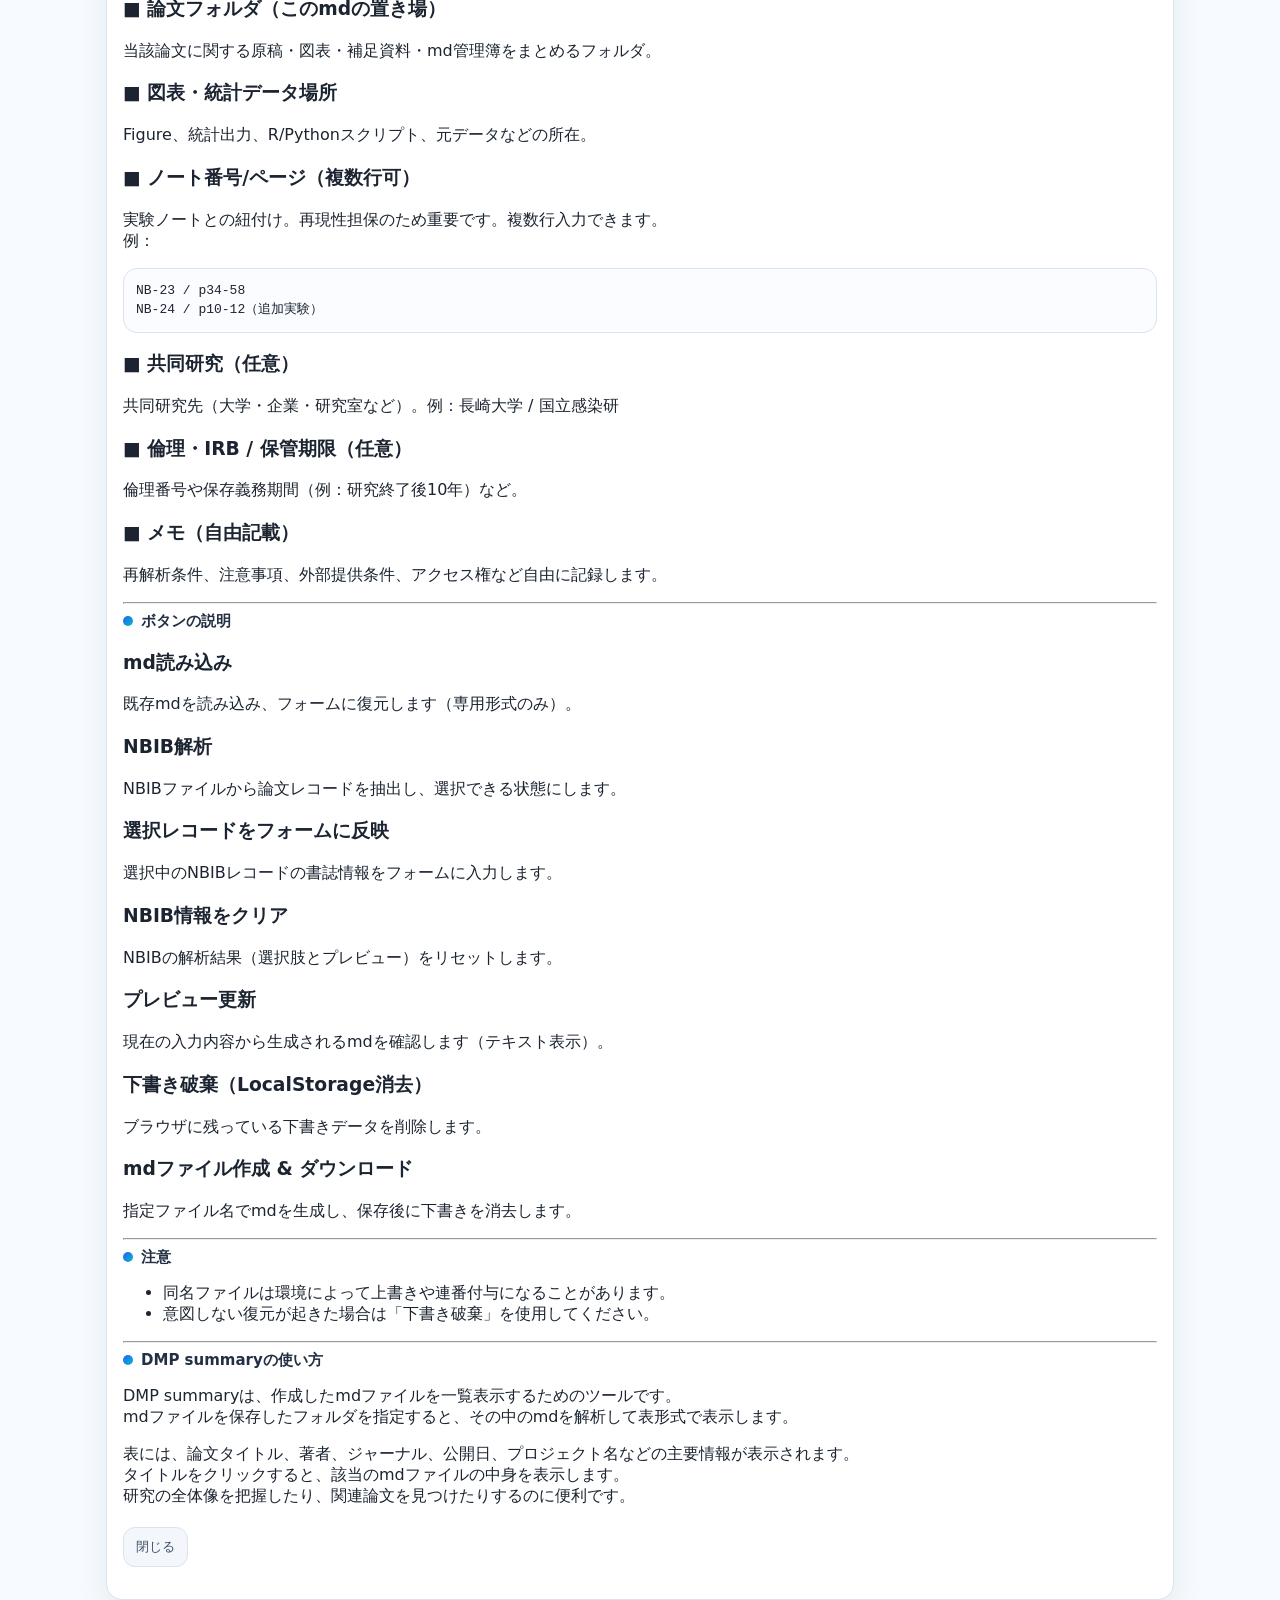
==== commit 34efa943: "Add files via upload" ====
--- a/howtouse.html
+++ b/howtouse.html
@@ -190,6 +190,17 @@
             意図しない復元が起きた場合は「下書き破棄」を使用してください。
           </li>
         </ul>
+        <hr />
+        <h2>DMP summaryの使い方</h2>
+        <p>
+          DMP summaryは、作成したmdファイルを一覧表示するためのツールです。<br />
+          mdファイルを保存したフォルダを指定すると、その中のmdを解析して表形式で表示します。
+        </p>
+        <p>
+          表には、論文タイトル、著者、ジャーナル、公開日、プロジェクト名などの主要情報が表示されます。<br />
+          タイトルをクリックすると、該当のmdファイルの中身を表示します。<br />
+          研究の全体像を把握したり、関連論文を見つけたりするのに便利です。
+        </p>
 
         <p style="margin-top: 20px">
           <button class="btn secondary" onclick="window.close()">閉じる</button>
--- a/style.css
+++ b/style.css
@@ -273,7 +273,7 @@
   text-align: left;
 }
 
-.howtoLink{
+.howtoLink, .summaryLink{
   display: inline-block;
   padding: 6px 60px;
   font-size: 16px;
@@ -289,9 +289,14 @@
   transition: all .15s ease;
 }
 
-.howtoLink:hover{
+.howtoLink:hover, .summaryLink:hover{
   transform: translateY(-2px);
   box-shadow: 0 14px 30px rgba(37,99,235,0.35);
+}
+
+.summaryLink{
+  margin-left:20px;
+  padding:6px 40px;
 }
 
 /* ===== HERO TITLE ===== */
